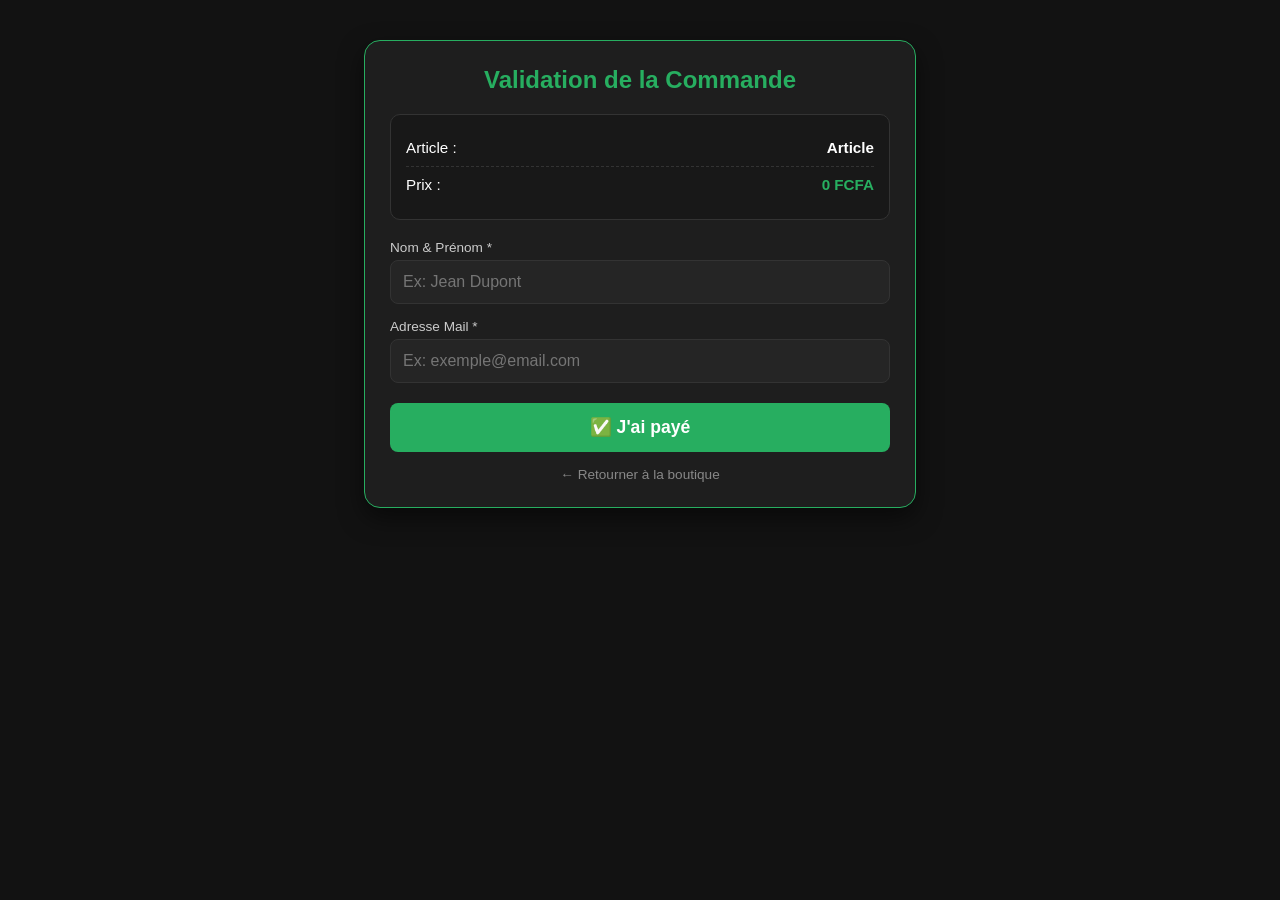
==== paiement.html @ 013ef4fc "Update paiement.html" ====
<!DOCTYPE html>
<html lang="fr">
<head>
<meta charset="UTF-8">
<meta name="viewport" content="width=device-width, initial-scale=1.0">
<title>Asseko Store - Finaliser la commande</title>
<style>
:root {
--primary: #27ae60;
--bg: #121212;
--card: #1e1e1e;
--text: #ffffff;
}

body {
background: var(--bg);
color: var(--text);
font-family: 'Segoe UI', Roboto, sans-serif;
margin: 0;
padding: 20px;
}

.container {
max-width: 500px;
margin: 20px auto;
background: var(--card);
padding: 25px;
border-radius: 16px;
border: 1px solid var(--primary);
box-shadow: 0 10px 25px rgba(0,0,0,0.5);
}

h2 {
color: var(--primary);
text-align: center;
margin-top: 0;
}

.recap-box {
background: #181818;
border: 1px solid #333;
border-radius: 10px;
padding: 15px;
margin-bottom: 20px;
font-size: 0.95rem;
line-height: 1.6;
}

.recap-item {
display: flex;
justify-content: space-between;
border-bottom: 1px dashed #333;
padding: 6px 0;
}
.recap-item:last-child { border-bottom: none; }

.form-group {
margin-bottom: 15px;
}

label {
display: block;
font-size: 0.85rem;
margin-bottom: 5px;
color: #ccc;
}

input[type="text"], input[type="email"] {
width: 100%;
padding: 12px;
border-radius: 8px;
border: 1px solid #333;
background: #252525;
color: white;
font-size: 1rem;
box-sizing: border-box;
outline: none;
}
input:focus { border-color: var(--primary); }

.btn-paiement {
width: 100%;
background: #27ae60;
color: white;
border: none;
padding: 14px;
border-radius: 8px;
font-size: 1.1rem;
font-weight: bold;
cursor: pointer;
display: flex;
align-items: center;
justify-content: center;
gap: 10px;
margin-top: 20px;
transition: background 0.2s;
}
.btn-paiement:hover { background: #219150; }

.back-link {
display: block;
text-align: center;
margin-top: 15px;
color: #888;
text-decoration: none;
font-size: 0.85rem;
}
.back-link:hover { color: white; }
</style>
</head>
<body>

<div class="container">
<h2>Validation de la Commande</h2>

<div class="recap-box" id="recapitulatif">
<!-- Rempli automatiquement via JS -->
</div>

<form id="formCommande" onsubmit="event.preventDefault(); envoyerConfirmationPaiement();">
<div class="form-group">
<label for="nom">Nom & Prénom *</label>
<input type="text" id="nom" required placeholder="Ex: Jean Dupont">
</div>

<div class="form-group">
<label for="email">Adresse Mail *</label>
<input type="email" id="email" required placeholder="Ex: exemple@email.com">
</div>

<button type="submit" class="btn-paiement">
✅ J'ai payé
</button>
</form>

<a href="index.html" class="back-link">← Retourner à la boutique</a>
</div>

<script>
// 1. Récupération des données transmis dans l'URL
const urlParams = new URLSearchParams(window.location.search);
const nomArticle = urlParams.get('jeu') || "Article";
const prixArticle = urlParams.get('prix') || "0";
const pointureArticle = urlParams.get('pointure');
const couleurArticle = urlParams.get('couleur');

// Ton numéro WhatsApp de réception (Format international sans le +)
const numeroWhatsApp = "24100000000";

// 2. Affichage du récapitulatif du produit sur la page
const recapBox = document.getElementById('recapitulatif');
let htmlRecap = `
<div class="recap-item"><span>Article :</span> <strong>${nomArticle}</strong></div>
<div class="recap-item"><span>Prix :</span> <strong style="color:var(--primary);">${parseInt(prixArticle).toLocaleString()} FCFA</strong></div>
`;

if (pointureArticle) {
htmlRecap += `<div class="recap-item"><span>Pointure :</span> <strong>${pointureArticle}</strong></div>`;
}

if (couleurArticle) {
htmlRecap += `<div class="recap-item"><span>Couleur :</span> <strong>${couleurArticle}</strong></div>`;
}

recapBox.innerHTML = htmlRecap;

// 3. Construction et envoi du message WhatsApp lors du clic sur "J'ai payé"
function envoyerConfirmationPaiement() {
const nomClient = document.getElementById('nom').value.trim();
const emailClient = document.getElementById('email').value.trim();

if (!nomClient || !emailClient) {
alert("Veuillez renseigner votre nom et votre adresse mail.");
return;
}

let message = `Bonjour Asseko Store ! 👋\n\n`;
message += `J'ai effectué le paiement pour ma commande :\n\n`;
message += `📦 *DÉTAILS DU PRODUIT*\n`;
message += `• *Article :* ${nomArticle}\n`;
message += `• *Prix :* ${parseInt(prixArticle).toLocaleString()} FCFA\n`;

if (pointureArticle) {
message += `• *Pointure :* ${pointureArticle}\n`;
}
if (couleurArticle) {
message += `• *Couleur :* ${couleurArticle}\n`;
}

message += `\n👤 *INFORMATIONS DU CLIENT*\n`;
message += `• *Nom complet :* ${nomClient}\n`;
message += `• *Adresse Mail :* ${emailClient}\n\n`;
message += `Merci de vérifier mon paiement et de valider l'envoi / la livraison !`;

const urlFinal = `https://wa.me/${numeroWhatsApp}?text=${encodeURIComponent(message)}`;
window.location.href = urlFinal;
}
</script>
</body>
</html>
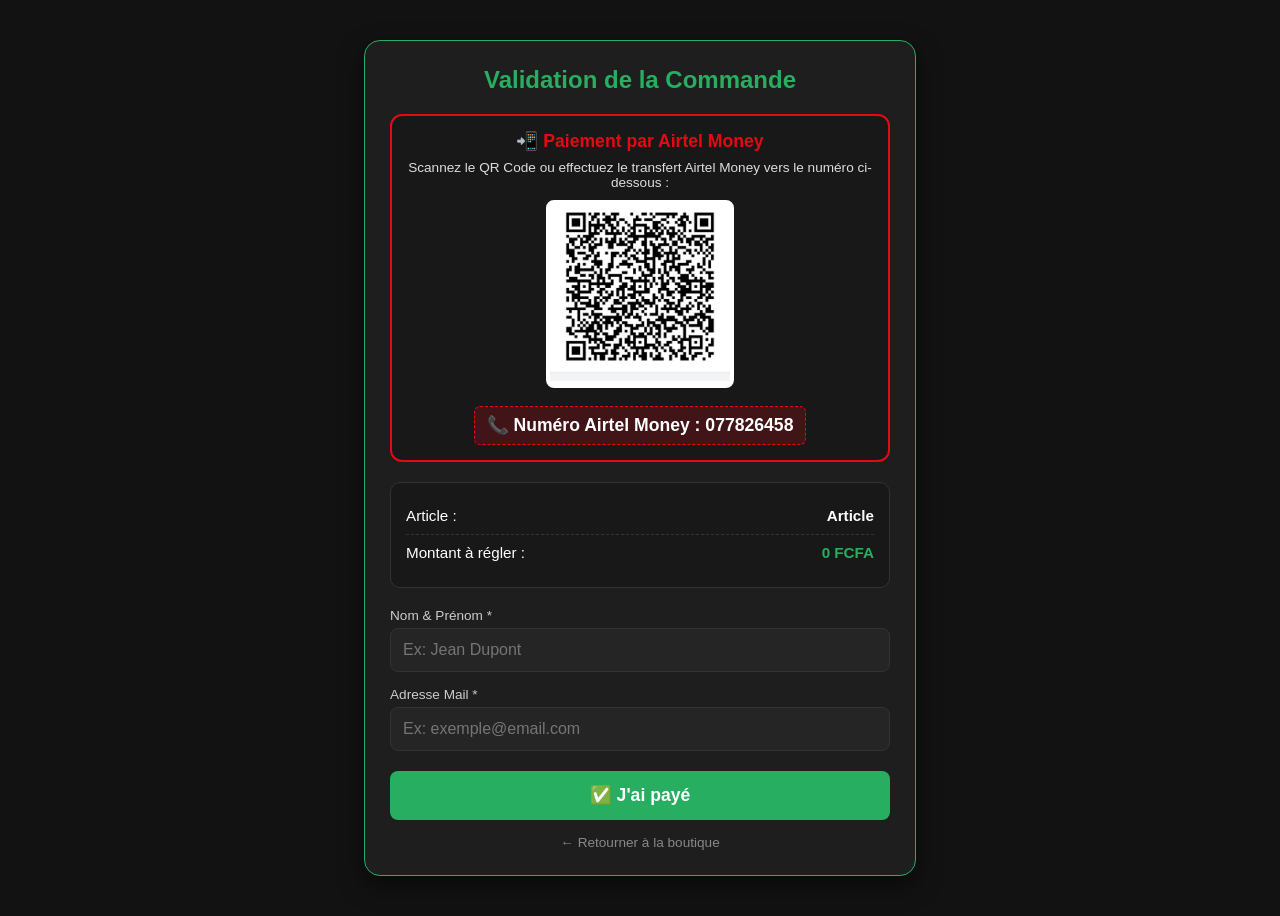
==== commit eec6a23e: "Update paiement.html" ====
--- a/paiement.html
+++ b/paiement.html
@@ -7,6 +7,7 @@
 <style>
 :root {
 --primary: #27ae60;
+--airtel-red: #e50914;
 --bg: #121212;
 --card: #1e1e1e;
 --text: #ffffff;
@@ -34,6 +35,46 @@
 color: var(--primary);
 text-align: center;
 margin-top: 0;
+}
+
+/* Zone d'instructions Airtel Money */
+.payment-info-box {
+background: #181818;
+border: 2px solid var(--airtel-red);
+border-radius: 12px;
+padding: 15px;
+margin-bottom: 20px;
+text-align: center;
+}
+
+.payment-info-box h3 {
+color: var(--airtel-red);
+margin-top: 0;
+margin-bottom: 8px;
+font-size: 1.1rem;
+}
+
+.qr-code-img {
+width: 180px;
+height: 180px;
+object-fit: contain;
+margin: 10px auto;
+border: 4px solid white;
+border-radius: 8px;
+background: white;
+display: block;
+}
+
+.airtel-number {
+font-size: 1.1rem;
+font-weight: bold;
+color: #fff;
+background: rgba(229, 9, 20, 0.2);
+padding: 8px 12px;
+border-radius: 6px;
+display: inline-block;
+margin-top: 8px;
+border: 1px dashed var(--airtel-red);
 }
 
 .recap-box {
@@ -113,10 +154,28 @@
 <div class="container">
 <h2>Validation de la Commande</h2>
 
+<!-- Bloc Information Paiement Airtel Money -->
+<div class="payment-info-box">
+<h3>📲 Paiement par Airtel Money</h3>
+<p style="font-size:0.85rem; margin:0 0 10px 0; color:#ddd;">
+Scannez le QR Code ou effectuez le transfert Airtel Money vers le numéro ci-dessous :
+</p>
+
+<!-- QR Code configuré -->
+<img src="image.png" alt="QR Code Airtel Money Asseko Store" class="qr-code-img">
+
+<!-- Numéro Airtel Money configuré -->
+<div class="airtel-number">
+📞 Numéro Airtel Money : 077826458
+</div>
+</div>
+
+<!-- Récapitulatif de la commande -->
 <div class="recap-box" id="recapitulatif">
 <!-- Rempli automatiquement via JS -->
 </div>
 
+<!-- Formulaire Client -->
 <form id="formCommande" onsubmit="event.preventDefault(); envoyerConfirmationPaiement();">
 <div class="form-group">
 <label for="nom">Nom & Prénom *</label>
@@ -137,21 +196,21 @@
 </div>
 
 <script>
-// 1. Récupération des données transmis dans l'URL
+// 1. Récupération des données transmises depuis l'URL (index.html)
 const urlParams = new URLSearchParams(window.location.search);
 const nomArticle = urlParams.get('jeu') || "Article";
 const prixArticle = urlParams.get('prix') || "0";
 const pointureArticle = urlParams.get('pointure');
 const couleurArticle = urlParams.get('couleur');
 
-// Ton numéro WhatsApp de réception (Format international sans le +)
-const numeroWhatsApp = "24100000000";
-
-// 2. Affichage du récapitulatif du produit sur la page
+// Ton numéro WhatsApp de réception avec l'indicatif Gabon (241)
+const numeroWhatsApp = "24177826458";
+
+// 2. Affichage dynamique du récapitulatif
 const recapBox = document.getElementById('recapitulatif');
 let htmlRecap = `
 <div class="recap-item"><span>Article :</span> <strong>${nomArticle}</strong></div>
-<div class="recap-item"><span>Prix :</span> <strong style="color:var(--primary);">${parseInt(prixArticle).toLocaleString()} FCFA</strong></div>
+<div class="recap-item"><span>Montant à régler :</span> <strong style="color:var(--primary);">${parseInt(prixArticle).toLocaleString()} FCFA</strong></div>
 `;
 
 if (pointureArticle) {
@@ -164,18 +223,18 @@
 
 recapBox.innerHTML = htmlRecap;
 
-// 3. Construction et envoi du message WhatsApp lors du clic sur "J'ai payé"
+// 3. Action au clic sur "J'ai payé" -> Redirection WhatsApp avec message pré-rempli
 function envoyerConfirmationPaiement() {
 const nomClient = document.getElementById('nom').value.trim();
 const emailClient = document.getElementById('email').value.trim();
 
 if (!nomClient || !emailClient) {
-alert("Veuillez renseigner votre nom et votre adresse mail.");
+alert("Veuillez remplir votre nom et votre adresse mail.");
 return;
 }
 
 let message = `Bonjour Asseko Store ! 👋\n\n`;
-message += `J'ai effectué le paiement pour ma commande :\n\n`;
+message += `J'ai effectué le paiement Airtel Money pour ma commande :\n\n`;
 message += `📦 *DÉTAILS DU PRODUIT*\n`;
 message += `• *Article :* ${nomArticle}\n`;
 message += `• *Prix :* ${parseInt(prixArticle).toLocaleString()} FCFA\n`;
@@ -190,7 +249,7 @@
 message += `\n👤 *INFORMATIONS DU CLIENT*\n`;
 message += `• *Nom complet :* ${nomClient}\n`;
 message += `• *Adresse Mail :* ${emailClient}\n\n`;
-message += `Merci de vérifier mon paiement et de valider l'envoi / la livraison !`;
+message += `Merci de vérifier la réception du paiement Airtel Money et de me valider la commande !`;
 
 const urlFinal = `https://wa.me/${numeroWhatsApp}?text=${encodeURIComponent(message)}`;
 window.location.href = urlFinal;
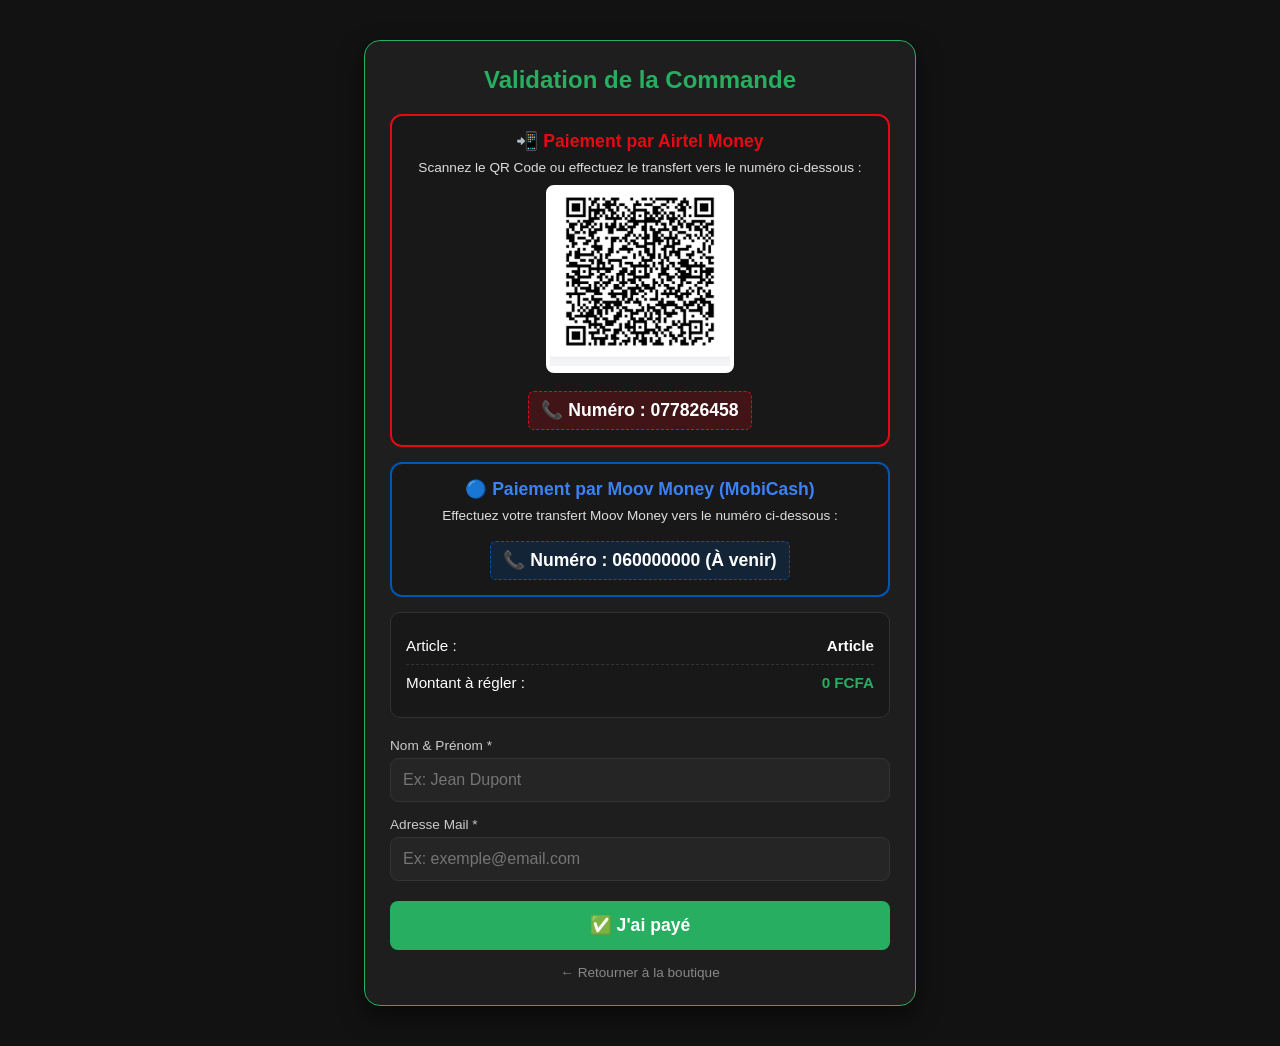
==== commit 3ce94fea: "Update paiement.html" ====
--- a/paiement.html
+++ b/paiement.html
@@ -5,146 +5,164 @@
 <meta name="viewport" content="width=device-width, initial-scale=1.0">
 <title>Asseko Store - Finaliser la commande</title>
 <style>
-:root {
---primary: #27ae60;
---airtel-red: #e50914;
---bg: #121212;
---card: #1e1e1e;
---text: #ffffff;
-}
-
-body {
-background: var(--bg);
-color: var(--text);
-font-family: 'Segoe UI', Roboto, sans-serif;
-margin: 0;
-padding: 20px;
+:root { 
+  --primary: #27ae60; 
+  --airtel-red: #e50914;
+  --mobicash-blue: #0056b3;
+  --bg: #121212; 
+  --card: #1e1e1e; 
+  --text: #ffffff;
+}
+
+body { 
+  background: var(--bg); 
+  color: var(--text); 
+  font-family: 'Segoe UI', Roboto, sans-serif; 
+  margin: 0; 
+  padding: 20px;
 }
 
 .container {
-max-width: 500px;
-margin: 20px auto;
-background: var(--card);
-padding: 25px;
-border-radius: 16px;
-border: 1px solid var(--primary);
-box-shadow: 0 10px 25px rgba(0,0,0,0.5);
+  max-width: 500px;
+  margin: 20px auto;
+  background: var(--card);
+  padding: 25px;
+  border-radius: 16px;
+  border: 1px solid var(--primary);
+  box-shadow: 0 10px 25px rgba(0,0,0,0.5);
 }
 
 h2 {
-color: var(--primary);
-text-align: center;
-margin-top: 0;
-}
-
-/* Zone d'instructions Airtel Money */
+  color: var(--primary);
+  text-align: center;
+  margin-top: 0;
+}
+
+/* Zone d'instructions de paiement */
 .payment-info-box {
-background: #181818;
-border: 2px solid var(--airtel-red);
-border-radius: 12px;
-padding: 15px;
-margin-bottom: 20px;
-text-align: center;
+  background: #181818;
+  border-radius: 12px;
+  padding: 15px;
+  margin-bottom: 15px;
+  text-align: center;
+}
+
+.airtel-box {
+  border: 2px solid var(--airtel-red);
+}
+
+.mobicash-box {
+  border: 2px solid var(--mobicash-blue);
 }
 
 .payment-info-box h3 {
-color: var(--airtel-red);
-margin-top: 0;
-margin-bottom: 8px;
-font-size: 1.1rem;
-}
+  margin-top: 0;
+  margin-bottom: 8px;
+  font-size: 1.1rem;
+}
+
+.airtel-box h3 { color: var(--airtel-red); }
+.mobicash-box h3 { color: #3b82f6; }
 
 .qr-code-img {
-width: 180px;
-height: 180px;
-object-fit: contain;
-margin: 10px auto;
-border: 4px solid white;
-border-radius: 8px;
-background: white;
-display: block;
+  width: 180px;
+  height: 180px;
+  object-fit: contain;
+  margin: 10px auto;
+  border: 4px solid white;
+  border-radius: 8px;
+  background: white;
+  display: block;
+}
+
+.phone-number {
+  font-size: 1.1rem;
+  font-weight: bold;
+  color: #fff;
+  padding: 8px 12px;
+  border-radius: 6px;
+  display: inline-block;
+  margin-top: 8px;
 }
 
 .airtel-number {
-font-size: 1.1rem;
-font-weight: bold;
-color: #fff;
-background: rgba(229, 9, 20, 0.2);
-padding: 8px 12px;
-border-radius: 6px;
-display: inline-block;
-margin-top: 8px;
-border: 1px dashed var(--airtel-red);
+  background: rgba(229, 9, 20, 0.2);
+  border: 1px dashed var(--airtel-red);
+}
+
+.mobicash-number {
+  background: rgba(0, 86, 179, 0.2);
+  border: 1px dashed var(--mobicash-blue);
 }
 
 .recap-box {
-background: #181818;
-border: 1px solid #333;
-border-radius: 10px;
-padding: 15px;
-margin-bottom: 20px;
-font-size: 0.95rem;
-line-height: 1.6;
+  background: #181818;
+  border: 1px solid #333;
+  border-radius: 10px;
+  padding: 15px;
+  margin-bottom: 20px;
+  font-size: 0.95rem;
+  line-height: 1.6;
 }
 
 .recap-item {
-display: flex;
-justify-content: space-between;
-border-bottom: 1px dashed #333;
-padding: 6px 0;
+  display: flex;
+  justify-content: space-between;
+  border-bottom: 1px dashed #333;
+  padding: 6px 0;
 }
 .recap-item:last-child { border-bottom: none; }
 
 .form-group {
-margin-bottom: 15px;
+  margin-bottom: 15px;
 }
 
 label {
-display: block;
-font-size: 0.85rem;
-margin-bottom: 5px;
-color: #ccc;
+  display: block;
+  font-size: 0.85rem;
+  margin-bottom: 5px;
+  color: #ccc;
 }
 
 input[type="text"], input[type="email"] {
-width: 100%;
-padding: 12px;
-border-radius: 8px;
-border: 1px solid #333;
-background: #252525;
-color: white;
-font-size: 1rem;
-box-sizing: border-box;
-outline: none;
+  width: 100%;
+  padding: 12px;
+  border-radius: 8px;
+  border: 1px solid #333;
+  background: #252525;
+  color: white;
+  font-size: 1rem;
+  box-sizing: border-box;
+  outline: none;
 }
 input:focus { border-color: var(--primary); }
 
 .btn-paiement {
-width: 100%;
-background: #27ae60;
-color: white;
-border: none;
-padding: 14px;
-border-radius: 8px;
-font-size: 1.1rem;
-font-weight: bold;
-cursor: pointer;
-display: flex;
-align-items: center;
-justify-content: center;
-gap: 10px;
-margin-top: 20px;
-transition: background 0.2s;
+  width: 100%;
+  background: #27ae60;
+  color: white;
+  border: none;
+  padding: 14px;
+  border-radius: 8px;
+  font-size: 1.1rem;
+  font-weight: bold;
+  cursor: pointer;
+  display: flex;
+  align-items: center;
+  justify-content: center;
+  gap: 10px;
+  margin-top: 20px;
+  transition: background 0.2s;
 }
 .btn-paiement:hover { background: #219150; }
 
 .back-link {
-display: block;
-text-align: center;
-margin-top: 15px;
-color: #888;
-text-decoration: none;
-font-size: 0.85rem;
+  display: block;
+  text-align: center;
+  margin-top: 15px;
+  color: #888;
+  text-decoration: none;
+  font-size: 0.85rem;
 }
 .back-link:hover { color: white; }
 </style>
@@ -152,47 +170,58 @@
 <body>
 
 <div class="container">
-<h2>Validation de la Commande</h2>
-
-<!-- Bloc Information Paiement Airtel Money -->
-<div class="payment-info-box">
-<h3>📲 Paiement par Airtel Money</h3>
-<p style="font-size:0.85rem; margin:0 0 10px 0; color:#ddd;">
-Scannez le QR Code ou effectuez le transfert Airtel Money vers le numéro ci-dessous :
-</p>
-
-<!-- QR Code configuré -->
-<img src="image.png" alt="QR Code Airtel Money Asseko Store" class="qr-code-img">
-
-<!-- Numéro Airtel Money configuré -->
-<div class="airtel-number">
-📞 Numéro Airtel Money : 077826458
-</div>
-</div>
-
-<!-- Récapitulatif de la commande -->
-<div class="recap-box" id="recapitulatif">
-<!-- Rempli automatiquement via JS -->
-</div>
-
-<!-- Formulaire Client -->
-<form id="formCommande" onsubmit="event.preventDefault(); envoyerConfirmationPaiement();">
-<div class="form-group">
-<label for="nom">Nom & Prénom *</label>
-<input type="text" id="nom" required placeholder="Ex: Jean Dupont">
-</div>
-
-<div class="form-group">
-<label for="email">Adresse Mail *</label>
-<input type="email" id="email" required placeholder="Ex: exemple@email.com">
-</div>
-
-<button type="submit" class="btn-paiement">
-✅ J'ai payé
-</button>
-</form>
-
-<a href="index.html" class="back-link">← Retourner à la boutique</a>
+  <h2>Validation de la Commande</h2>
+
+  <!-- Bloc Information Paiement Airtel Money -->
+  <div class="payment-info-box airtel-box">
+    <h3>📲 Paiement par Airtel Money</h3>
+    <p style="font-size:0.85rem; margin:0 0 10px 0; color:#ddd;">
+      Scannez le QR Code ou effectuez le transfert vers le numéro ci-dessous :
+    </p>
+
+    <img src="image.png" alt="QR Code Airtel Money Asseko Store" class="qr-code-img">
+
+    <div class="phone-number airtel-number">
+      📞 Numéro : 077826458
+    </div>
+  </div>
+
+  <!-- Bloc Information Paiement Moov Money / MobiCash -->
+  <div class="payment-info-box mobicash-box">
+    <h3>🔵 Paiement par Moov Money (MobiCash)</h3>
+    <p style="font-size:0.85rem; margin:0 0 10px 0; color:#ddd;">
+      Effectuez votre transfert Moov Money vers le numéro ci-dessous :
+    </p>
+
+    <!-- Remplace "060000000" par ton numéro Moov Money dès que ton compte sera prêt -->
+    <div class="phone-number mobicash-number">
+      📞 Numéro : 060000000 (À venir)
+    </div>
+  </div>
+
+  <!-- Récapitulatif de la commande -->
+  <div class="recap-box" id="recapitulatif">
+    <!-- Rempli automatiquement via JS -->
+  </div>
+
+  <!-- Formulaire Client -->
+  <form id="formCommande" onsubmit="event.preventDefault(); envoyerConfirmationPaiement();">
+    <div class="form-group">
+      <label for="nom">Nom & Prénom *</label>
+      <input type="text" id="nom" required placeholder="Ex: Jean Dupont">
+    </div>
+
+    <div class="form-group">
+      <label for="email">Adresse Mail *</label>
+      <input type="email" id="email" required placeholder="Ex: exemple@email.com">
+    </div>
+
+    <button type="submit" class="btn-paiement">
+      ✅ J'ai payé
+    </button>
+  </form>
+
+  <a href="index.html" class="back-link">← Retourner à la boutique</a>
 </div>
 
 <script>
@@ -203,58 +232,57 @@
 const pointureArticle = urlParams.get('pointure');
 const couleurArticle = urlParams.get('couleur');
 
-// Ton numéro WhatsApp de réception avec l'indicatif Gabon (241)
-const numeroWhatsApp = "24177826458";
+// Ton numéro WhatsApp de réception (+241 62 14 31 84)
+const numeroWhatsApp = "24162143184"; 
 
 // 2. Affichage dynamique du récapitulatif
 const recapBox = document.getElementById('recapitulatif');
 let htmlRecap = `
-<div class="recap-item"><span>Article :</span> <strong>${nomArticle}</strong></div>
-<div class="recap-item"><span>Montant à régler :</span> <strong style="color:var(--primary);">${parseInt(prixArticle).toLocaleString()} FCFA</strong></div>
+  <div class="recap-item"><span>Article :</span> <strong>${nomArticle}</strong></div>
+  <div class="recap-item"><span>Montant à régler :</span> <strong style="color:var(--primary);">${parseInt(prixArticle).toLocaleString()} FCFA</strong></div>
 `;
 
 if (pointureArticle) {
-htmlRecap += `<div class="recap-item"><span>Pointure :</span> <strong>${pointureArticle}</strong></div>`;
+  htmlRecap += `<div class="recap-item"><span>Pointure :</span> <strong>${pointureArticle}</strong></div>`;
 }
 
 if (couleurArticle) {
-htmlRecap += `<div class="recap-item"><span>Couleur :</span> <strong>${couleurArticle}</strong></div>`;
+  htmlRecap += `<div class="recap-item"><span>Couleur :</span> <strong>${couleurArticle}</strong></div>`;
 }
 
 recapBox.innerHTML = htmlRecap;
 
 // 3. Action au clic sur "J'ai payé" -> Redirection WhatsApp avec message pré-rempli
 function envoyerConfirmationPaiement() {
-const nomClient = document.getElementById('nom').value.trim();
-const emailClient = document.getElementById('email').value.trim();
-
-if (!nomClient || !emailClient) {
-alert("Veuillez remplir votre nom et votre adresse mail.");
-return;
-}
-
-let message = `Bonjour Asseko Store ! 👋\n\n`;
-message += `J'ai effectué le paiement Airtel Money pour ma commande :\n\n`;
-message += `📦 *DÉTAILS DU PRODUIT*\n`;
-message += `• *Article :* ${nomArticle}\n`;
-message += `• *Prix :* ${parseInt(prixArticle).toLocaleString()} FCFA\n`;
-
-if (pointureArticle) {
-message += `• *Pointure :* ${pointureArticle}\n`;
-}
-if (couleurArticle) {
-message += `• *Couleur :* ${couleurArticle}\n`;
-}
-
-message += `\n👤 *INFORMATIONS DU CLIENT*\n`;
-message += `• *Nom complet :* ${nomClient}\n`;
-message += `• *Adresse Mail :* ${emailClient}\n\n`;
-message += `Merci de vérifier la réception du paiement Airtel Money et de me valider la commande !`;
-
-const urlFinal = `https://wa.me/${numeroWhatsApp}?text=${encodeURIComponent(message)}`;
-window.location.href = urlFinal;
+  const nomClient = document.getElementById('nom').value.trim();
+  const emailClient = document.getElementById('email').value.trim();
+
+  if (!nomClient || !emailClient) {
+    alert("Veuillez remplir votre nom et votre adresse mail.");
+    return;
+  }
+
+  let message = `Bonjour Asseko Store ! 👋\n\n`;
+  message += `J'ai effectué le paiement pour ma commande :\n\n`;
+  message += `📦 *DÉTAILS DU PRODUIT*\n`;
+  message += `• *Article :* ${nomArticle}\n`;
+  message += `• *Prix :* ${parseInt(prixArticle).toLocaleString()} FCFA\n`;
+
+  if (pointureArticle) {
+    message += `• *Pointure :* ${pointureArticle}\n`;
+  }
+  if (couleurArticle) {
+    message += `• *Couleur :* ${couleurArticle}\n`;
+  }
+
+  message += `\n👤 *INFORMATIONS DU CLIENT*\n`;
+  message += `• *Nom complet :* ${nomClient}\n`;
+  message += `• *Adresse Mail :* ${emailClient}\n\n`;
+  message += `Merci de vérifier la réception du paiement et de me valider la commande !`;
+
+  const urlFinal = `https://wa.me/${numeroWhatsApp}?text=${encodeURIComponent(message)}`;
+  window.location.href = urlFinal;
 }
 </script>
 </body>
 </html>
-
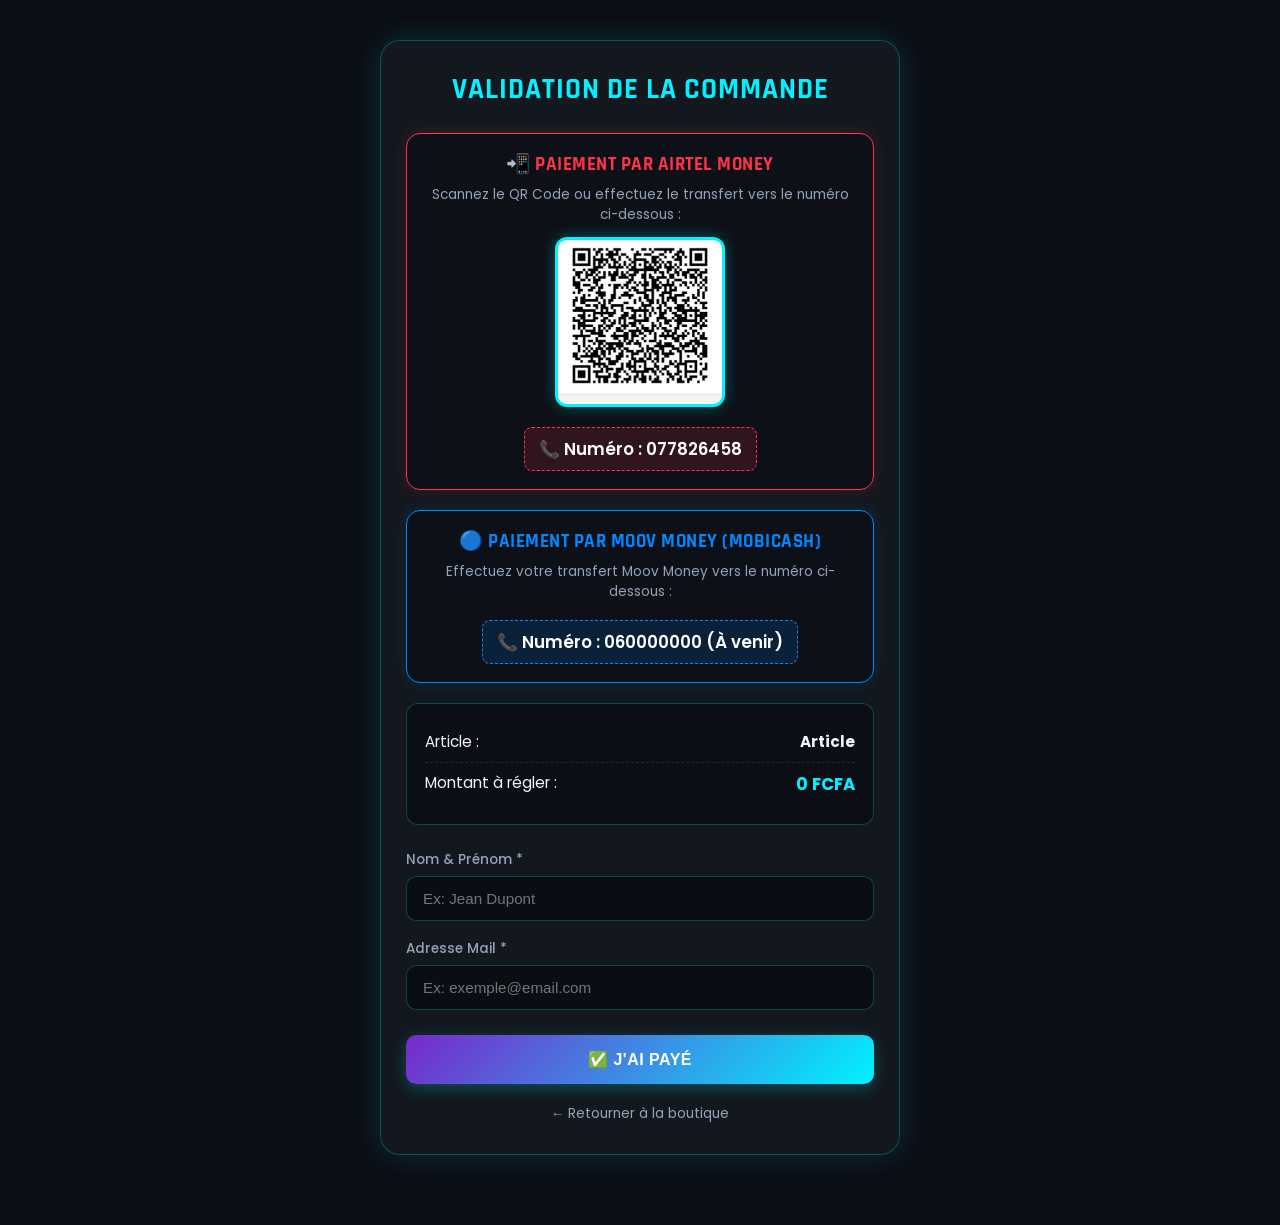
==== commit 3eadd9d1: "Update paiement.html" ====
--- a/paiement.html
+++ b/paiement.html
@@ -4,103 +4,127 @@
 <meta charset="UTF-8">
 <meta name="viewport" content="width=device-width, initial-scale=1.0">
 <title>Asseko Store - Finaliser la commande</title>
+<link href="https://fonts.googleapis.com/css2?family=Rajdhani:wght@500;600;700&family=Poppins:wght@300;400;600&display=swap" rel="stylesheet">
 <style>
 :root { 
-  --primary: #27ae60; 
-  --airtel-red: #e50914;
-  --mobicash-blue: #0056b3;
-  --bg: #121212; 
-  --card: #1e1e1e; 
-  --text: #ffffff;
+  --bg-dark: #0b0e14;
+  --card-bg: rgba(22, 27, 34, 0.85);
+  --accent-cyan: #00f2fe;
+  --accent-purple: #7928ca;
+  --text-main: #f1f5f9;
+  --text-muted: #94a3b8;
+  --border-glow: rgba(0, 242, 254, 0.25);
+  --airtel-red: #ff334b;
+  --mobicash-blue: #0088ff;
+  --green-success: #10b981;
+}
+
+* {
+  box-sizing: border-box;
+  margin: 0;
+  padding: 0;
 }
 
 body { 
-  background: var(--bg); 
-  color: var(--text); 
-  font-family: 'Segoe UI', Roboto, sans-serif; 
-  margin: 0; 
-  padding: 20px;
+  background: var(--bg-dark); 
+  color: var(--text-main); 
+  font-family: 'Poppins', sans-serif; 
+  min-height: 100vh;
+  padding: 20px 15px 50px;
 }
 
 .container {
-  max-width: 500px;
+  max-width: 520px;
   margin: 20px auto;
-  background: var(--card);
-  padding: 25px;
-  border-radius: 16px;
-  border: 1px solid var(--primary);
-  box-shadow: 0 10px 25px rgba(0,0,0,0.5);
+  background: var(--card-bg);
+  backdrop-filter: blur(12px);
+  padding: 30px 25px;
+  border-radius: 20px;
+  border: 1px solid var(--border-glow);
+  box-shadow: 0 0 30px rgba(0, 242, 254, 0.15);
 }
 
 h2 {
-  color: var(--primary);
+  font-family: 'Rajdhani', sans-serif;
+  color: var(--accent-cyan);
   text-align: center;
   margin-top: 0;
+  margin-bottom: 25px;
+  font-size: 1.8rem;
+  letter-spacing: 1px;
+  text-transform: uppercase;
 }
 
 /* Zone d'instructions de paiement */
 .payment-info-box {
-  background: #181818;
-  border-radius: 12px;
-  padding: 15px;
-  margin-bottom: 15px;
+  background: rgba(11, 14, 20, 0.7);
+  border-radius: 14px;
+  padding: 18px;
+  margin-bottom: 20px;
   text-align: center;
+  backdrop-filter: blur(5px);
 }
 
 .airtel-box {
-  border: 2px solid var(--airtel-red);
+  border: 1px solid var(--airtel-red);
+  box-shadow: 0 0 15px rgba(255, 51, 75, 0.15);
 }
 
 .mobicash-box {
-  border: 2px solid var(--mobicash-blue);
+  border: 1px solid var(--mobicash-blue);
+  box-shadow: 0 0 15px rgba(0, 136, 255, 0.15);
 }
 
 .payment-info-box h3 {
+  font-family: 'Rajdhani', sans-serif;
   margin-top: 0;
   margin-bottom: 8px;
-  font-size: 1.1rem;
+  font-size: 1.2rem;
+  text-transform: uppercase;
+  letter-spacing: 0.5px;
 }
 
 .airtel-box h3 { color: var(--airtel-red); }
-.mobicash-box h3 { color: #3b82f6; }
+.mobicash-box h3 { color: var(--mobicash-blue); }
 
 .qr-code-img {
-  width: 180px;
-  height: 180px;
+  width: 170px;
+  height: 170px;
   object-fit: contain;
-  margin: 10px auto;
-  border: 4px solid white;
-  border-radius: 8px;
+  margin: 12px auto;
+  border: 3px solid var(--accent-cyan);
+  border-radius: 12px;
   background: white;
   display: block;
+  box-shadow: 0 0 15px rgba(0, 242, 254, 0.3);
 }
 
 .phone-number {
-  font-size: 1.1rem;
-  font-weight: bold;
+  font-size: 1.05rem;
+  font-weight: 600;
   color: #fff;
-  padding: 8px 12px;
-  border-radius: 6px;
+  padding: 8px 14px;
+  border-radius: 8px;
   display: inline-block;
   margin-top: 8px;
 }
 
 .airtel-number {
-  background: rgba(229, 9, 20, 0.2);
+  background: rgba(255, 51, 75, 0.15);
   border: 1px dashed var(--airtel-red);
 }
 
 .mobicash-number {
-  background: rgba(0, 86, 179, 0.2);
+  background: rgba(0, 136, 255, 0.15);
   border: 1px dashed var(--mobicash-blue);
 }
 
 .recap-box {
-  background: #181818;
-  border: 1px solid #333;
-  border-radius: 10px;
-  padding: 15px;
-  margin-bottom: 20px;
+  background: rgba(11, 14, 20, 0.8);
+  border: 1px solid var(--border-glow);
+  border-radius: 12px;
+  padding: 18px;
+  margin-bottom: 25px;
   font-size: 0.95rem;
   line-height: 1.6;
 }
@@ -108,63 +132,76 @@
 .recap-item {
   display: flex;
   justify-content: space-between;
-  border-bottom: 1px dashed #333;
-  padding: 6px 0;
+  border-bottom: 1px dashed rgba(255, 255, 255, 0.1);
+  padding: 8px 0;
 }
 .recap-item:last-child { border-bottom: none; }
 
 .form-group {
-  margin-bottom: 15px;
+  margin-bottom: 18px;
 }
 
 label {
   display: block;
   font-size: 0.85rem;
-  margin-bottom: 5px;
-  color: #ccc;
+  margin-bottom: 6px;
+  color: var(--text-muted);
+  font-weight: 500;
 }
 
 input[type="text"], input[type="email"] {
   width: 100%;
-  padding: 12px;
-  border-radius: 8px;
-  border: 1px solid #333;
-  background: #252525;
+  padding: 13px 16px;
+  border-radius: 10px;
+  border: 1px solid var(--border-glow);
+  background: rgba(11, 14, 20, 0.9);
   color: white;
-  font-size: 1rem;
+  font-size: 0.95rem;
   box-sizing: border-box;
   outline: none;
-}
-input:focus { border-color: var(--primary); }
+  transition: all 0.3s ease;
+}
+input:focus { 
+  border-color: var(--accent-cyan); 
+  box-shadow: 0 0 12px rgba(0, 242, 254, 0.3);
+}
 
 .btn-paiement {
   width: 100%;
-  background: #27ae60;
+  background: linear-gradient(135deg, var(--accent-purple), var(--accent-cyan));
   color: white;
   border: none;
-  padding: 14px;
-  border-radius: 8px;
-  font-size: 1.1rem;
-  font-weight: bold;
+  padding: 15px;
+  border-radius: 10px;
+  font-size: 1rem;
+  font-weight: 700;
+  text-transform: uppercase;
+  letter-spacing: 0.5px;
   cursor: pointer;
   display: flex;
   align-items: center;
   justify-content: center;
   gap: 10px;
-  margin-top: 20px;
-  transition: background 0.2s;
-}
-.btn-paiement:hover { background: #219150; }
+  margin-top: 25px;
+  box-shadow: 0 4px 15px rgba(0, 242, 254, 0.25);
+  transition: all 0.2s ease;
+}
+.btn-paiement:hover { 
+  opacity: 0.95;
+  transform: translateY(-2px);
+  box-shadow: 0 6px 20px rgba(0, 242, 254, 0.4);
+}
 
 .back-link {
   display: block;
   text-align: center;
-  margin-top: 15px;
-  color: #888;
+  margin-top: 20px;
+  color: var(--text-muted);
   text-decoration: none;
   font-size: 0.85rem;
-}
-.back-link:hover { color: white; }
+  transition: color 0.2s;
+}
+.back-link:hover { color: var(--accent-cyan); }
 </style>
 </head>
 <body>
@@ -175,7 +212,7 @@
   <!-- Bloc Information Paiement Airtel Money -->
   <div class="payment-info-box airtel-box">
     <h3>📲 Paiement par Airtel Money</h3>
-    <p style="font-size:0.85rem; margin:0 0 10px 0; color:#ddd;">
+    <p style="font-size:0.85rem; margin:0 0 10px 0; color:var(--text-muted);">
       Scannez le QR Code ou effectuez le transfert vers le numéro ci-dessous :
     </p>
 
@@ -189,11 +226,10 @@
   <!-- Bloc Information Paiement Moov Money / MobiCash -->
   <div class="payment-info-box mobicash-box">
     <h3>🔵 Paiement par Moov Money (MobiCash)</h3>
-    <p style="font-size:0.85rem; margin:0 0 10px 0; color:#ddd;">
+    <p style="font-size:0.85rem; margin:0 0 10px 0; color:var(--text-muted);">
       Effectuez votre transfert Moov Money vers le numéro ci-dessous :
     </p>
 
-    <!-- Remplace "060000000" par ton numéro Moov Money dès que ton compte sera prêt -->
     <div class="phone-number mobicash-number">
       📞 Numéro : 060000000 (À venir)
     </div>
@@ -232,14 +268,14 @@
 const pointureArticle = urlParams.get('pointure');
 const couleurArticle = urlParams.get('couleur');
 
-// Ton numéro WhatsApp de réception (+241 62 14 31 84)
+// Numéro WhatsApp de réception (+241 62 14 31 84)
 const numeroWhatsApp = "24162143184"; 
 
 // 2. Affichage dynamique du récapitulatif
 const recapBox = document.getElementById('recapitulatif');
 let htmlRecap = `
   <div class="recap-item"><span>Article :</span> <strong>${nomArticle}</strong></div>
-  <div class="recap-item"><span>Montant à régler :</span> <strong style="color:var(--primary);">${parseInt(prixArticle).toLocaleString()} FCFA</strong></div>
+  <div class="recap-item"><span>Montant à régler :</span> <strong style="color:var(--accent-cyan); font-size: 1.05rem;">${parseInt(prixArticle).toLocaleString()} FCFA</strong></div>
 `;
 
 if (pointureArticle) {
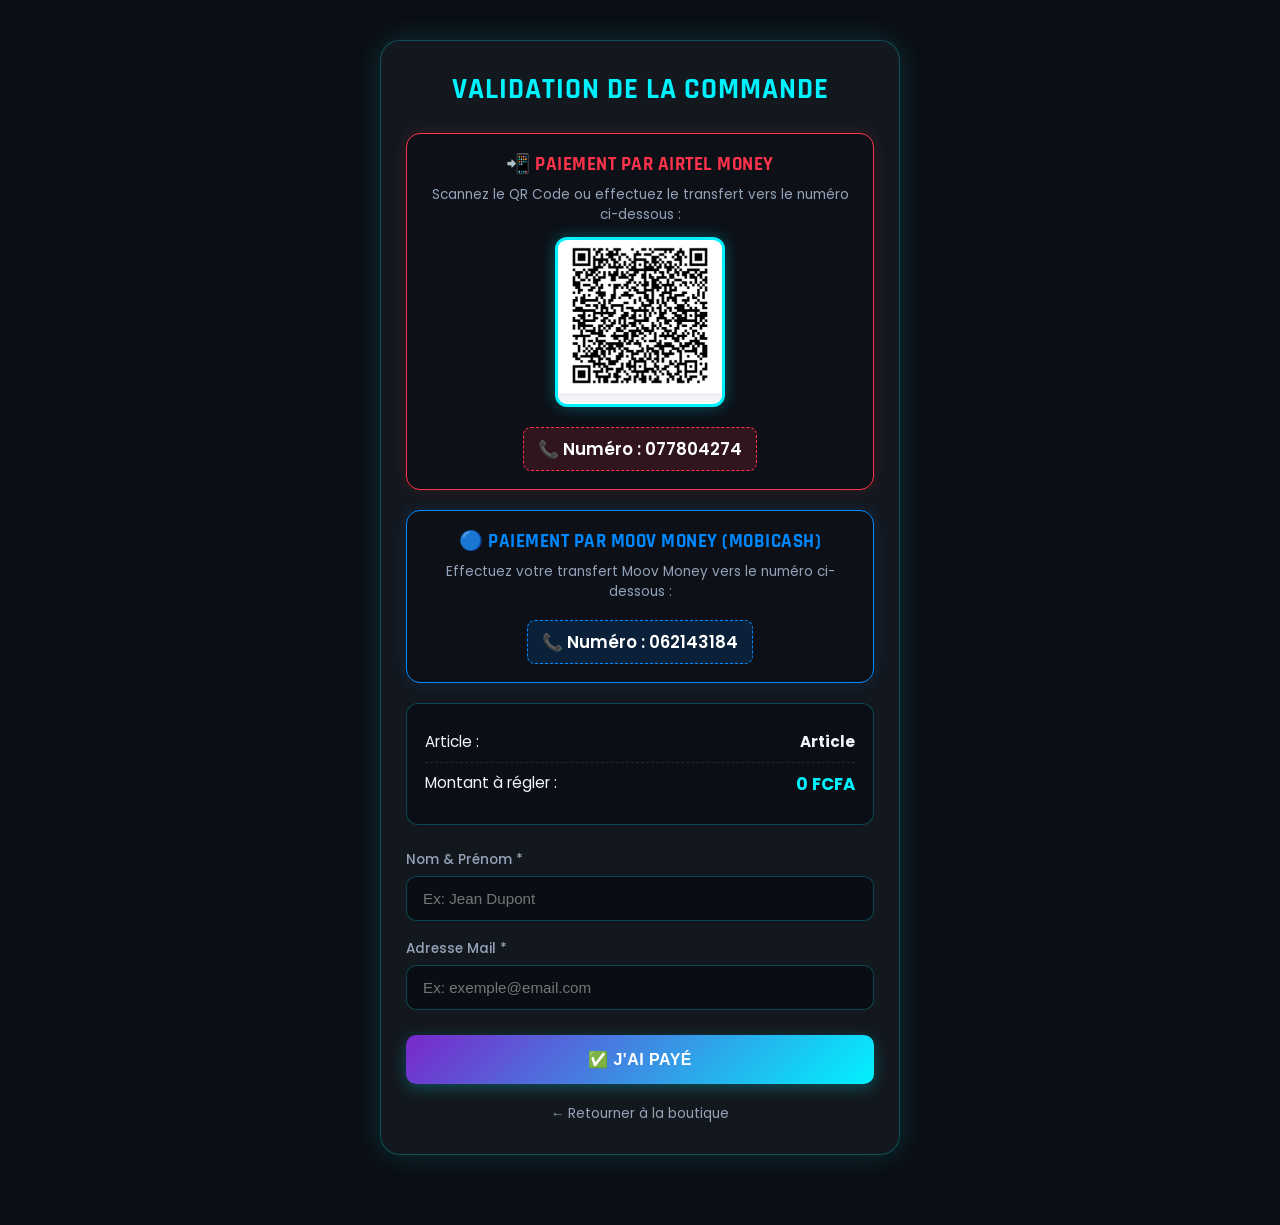
==== commit c4e1c3cd: "Update paiement.html" ====
--- a/paiement.html
+++ b/paiement.html
@@ -219,7 +219,7 @@
     <img src="image.png" alt="QR Code Airtel Money Asseko Store" class="qr-code-img">
 
     <div class="phone-number airtel-number">
-      📞 Numéro : 077826458
+      📞 Numéro : 077804274
     </div>
   </div>
 
@@ -229,9 +229,9 @@
     <p style="font-size:0.85rem; margin:0 0 10px 0; color:var(--text-muted);">
       Effectuez votre transfert Moov Money vers le numéro ci-dessous :
     </p>
-
-    <div class="phone-number mobicash-number">
-      📞 Numéro : 060000000 (À venir)
+    
+ <div class="phone-number mobicash-number">
+      📞 Numéro : 062143184
     </div>
   </div>
 
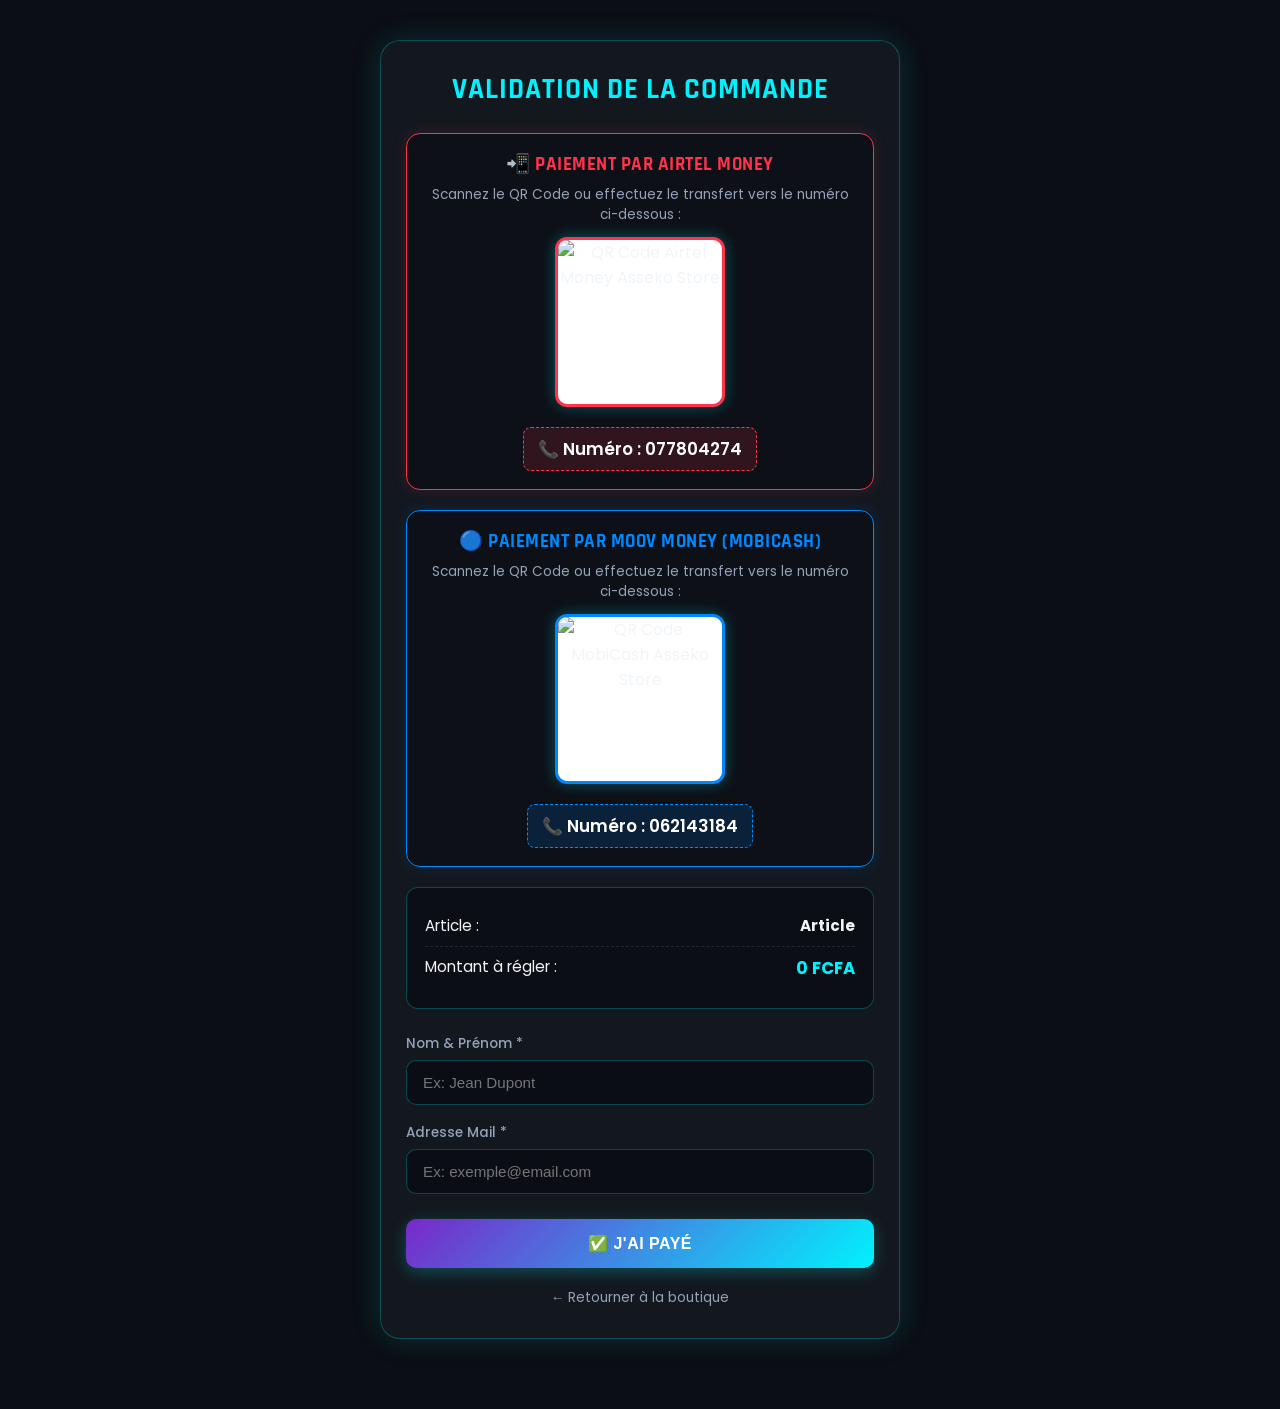
==== commit d5f4e948: "Update paiement.html" ====
--- a/paiement.html
+++ b/paiement.html
@@ -92,12 +92,14 @@
   height: 170px;
   object-fit: contain;
   margin: 12px auto;
-  border: 3px solid var(--accent-cyan);
   border-radius: 12px;
   background: white;
   display: block;
   box-shadow: 0 0 15px rgba(0, 242, 254, 0.3);
 }
+
+.airtel-qr { border: 3px solid var(--airtel-red); }
+.mobicash-qr { border: 3px solid var(--mobicash-blue); }
 
 .phone-number {
   font-size: 1.05rem;
@@ -216,7 +218,8 @@
       Scannez le QR Code ou effectuez le transfert vers le numéro ci-dessous :
     </p>
 
-    <img src="image.png" alt="QR Code Airtel Money Asseko Store" class="qr-code-img">
+    <!-- Remplace "image-airtel.png" par le nom de ton image QR Airtel -->
+    <img src="image-airtel.png" alt="QR Code Airtel Money Asseko Store" class="qr-code-img airtel-qr">
 
     <div class="phone-number airtel-number">
       📞 Numéro : 077804274
@@ -227,10 +230,13 @@
   <div class="payment-info-box mobicash-box">
     <h3>🔵 Paiement par Moov Money (MobiCash)</h3>
     <p style="font-size:0.85rem; margin:0 0 10px 0; color:var(--text-muted);">
-      Effectuez votre transfert Moov Money vers le numéro ci-dessous :
+      Scannez le QR Code ou effectuez le transfert vers le numéro ci-dessous :
     </p>
     
- <div class="phone-number mobicash-number">
+    <!-- Remplace "image-mobicash.png" par le nom de ton image QR MobiCash -->
+    <img src="image-mobicash.png" alt="QR Code MobiCash Asseko Store" class="qr-code-img mobicash-qr">
+
+    <div class="phone-number mobicash-number">
       📞 Numéro : 062143184
     </div>
   </div>
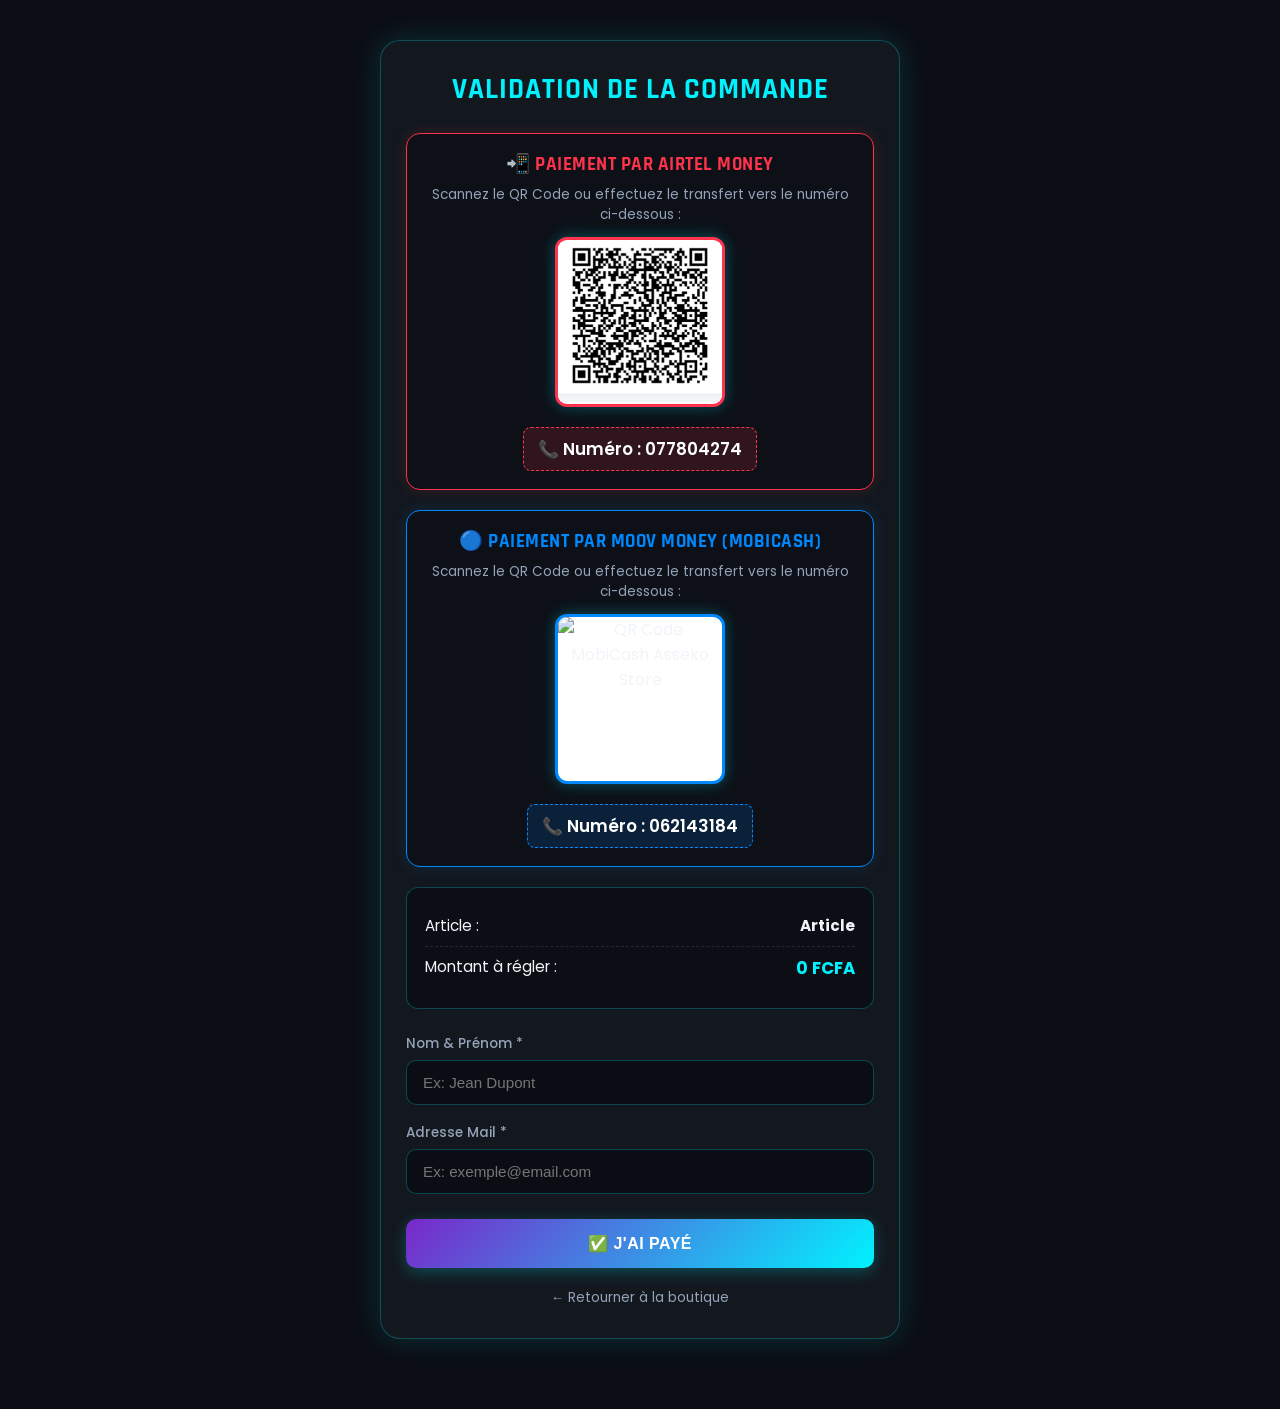
==== commit d58479e8: "Update paiement.html" ====
--- a/paiement.html
+++ b/paiement.html
@@ -219,7 +219,7 @@
     </p>
 
     <!-- Remplace "image-airtel.png" par le nom de ton image QR Airtel -->
-    <img src="image-airtel.png" alt="QR Code Airtel Money Asseko Store" class="qr-code-img airtel-qr">
+    <img src="image.png" alt="QR Code Airtel Money Asseko Store" class="qr-code-img airtel-qr">
 
     <div class="phone-number airtel-number">
       📞 Numéro : 077804274
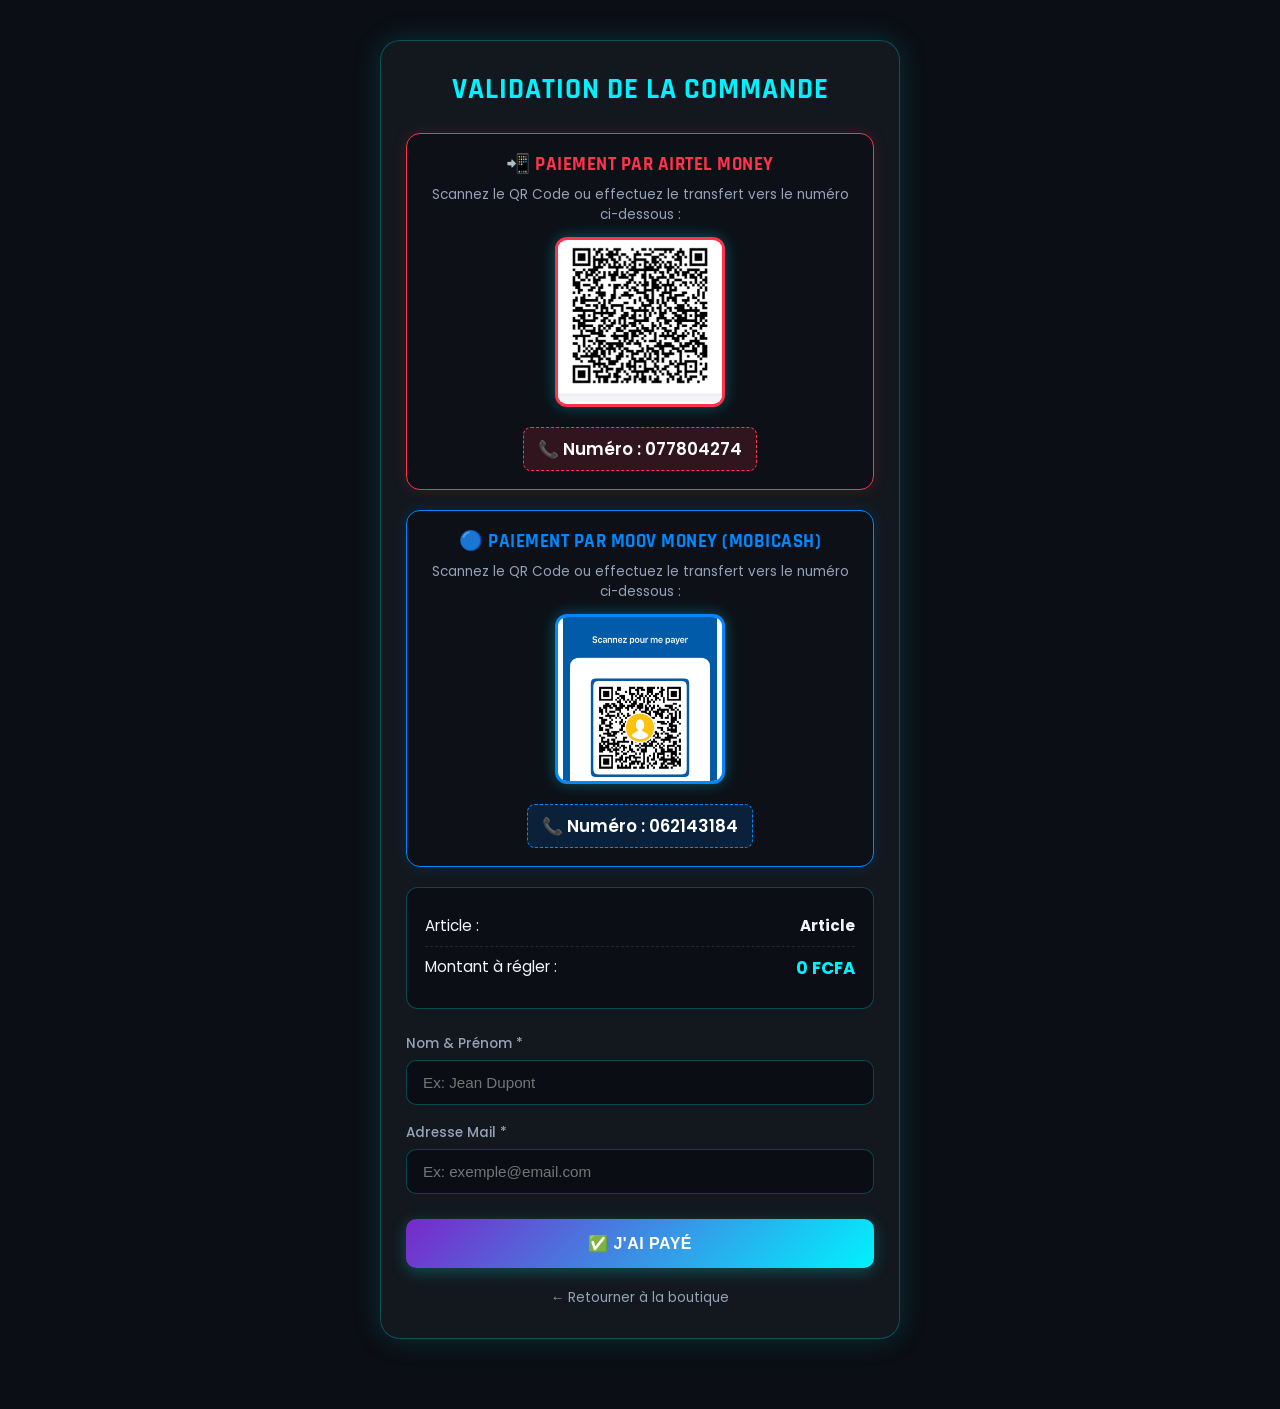
==== commit 4f8bce7d: "Update paiement.html" ====
--- a/paiement.html
+++ b/paiement.html
@@ -234,7 +234,7 @@
     </p>
     
     <!-- Remplace "image-mobicash.png" par le nom de ton image QR MobiCash -->
-    <img src="image-mobicash.png" alt="QR Code MobiCash Asseko Store" class="qr-code-img mobicash-qr">
+    <img src="img241.jpeg" alt="QR Code MobiCash Asseko Store" class="qr-code-img mobicash-qr">
 
     <div class="phone-number mobicash-number">
       📞 Numéro : 062143184
